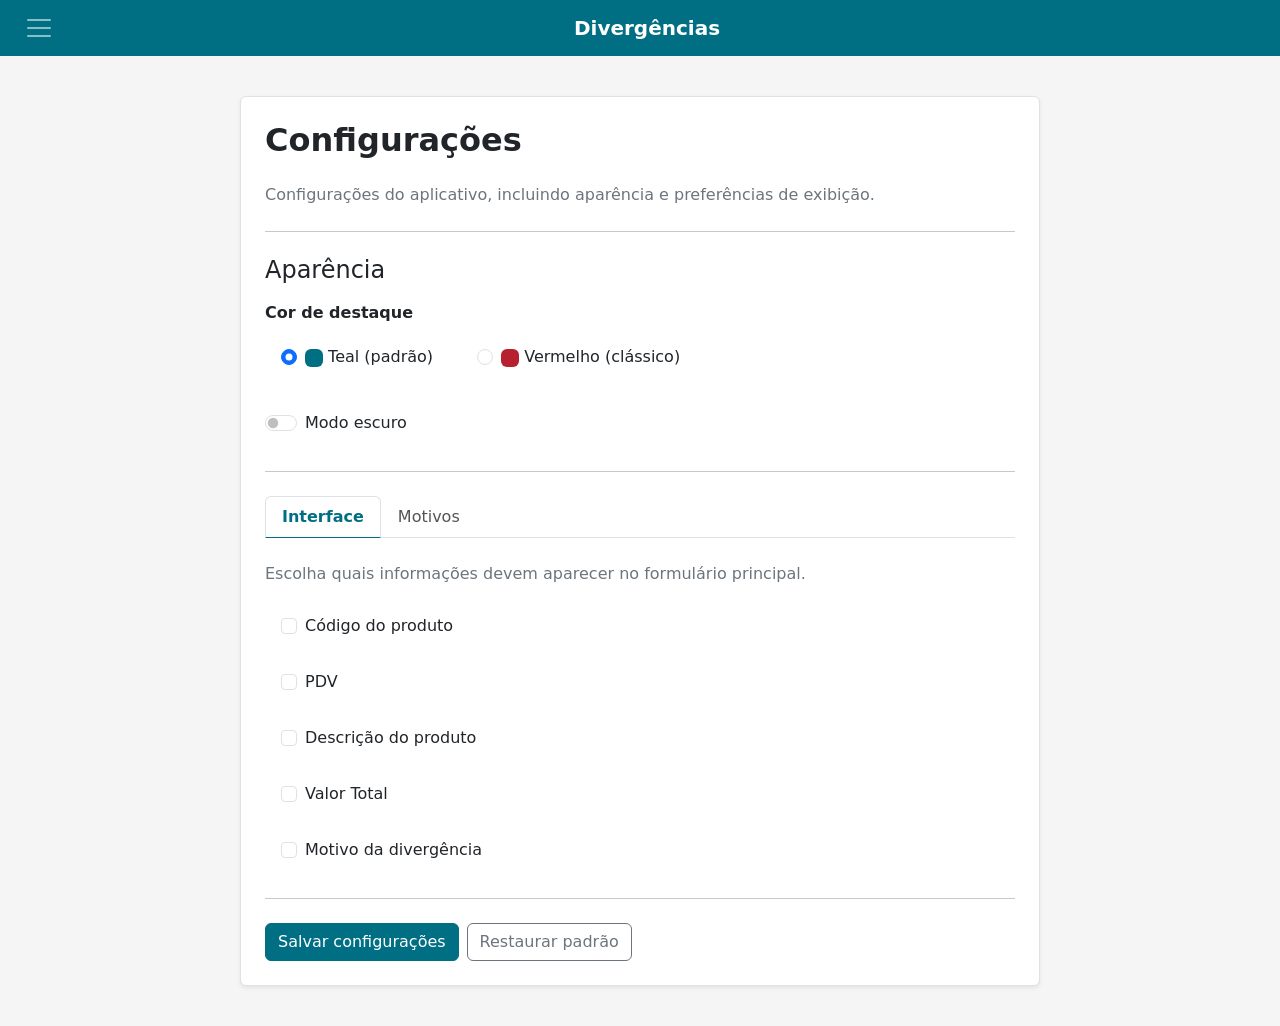
==== app/src/main/assets/configuracoes.html @ ff6b671c "feat: implement theme support with accent color and light/dark mode across the application - Added t" ====
<!DOCTYPE html>
<html lang="pt-BR">
<head>
    <meta charset="UTF-8">
    <meta name="viewport" content="width=device-width, initial-scale=1.0">
    <title>Configurações - Divergências</title>
    <link href="css/bootstrap.min.css" rel="stylesheet">
    <link href="css/themes.css" rel="stylesheet">
    <style>
        /* body { background: #f5f5f5; } */
        .config-card {
            max-width: 800px;
            margin: 40px auto;
        }
        .form-check {
            padding: 12px 12px 12px 40px;
            border-radius: 8px;
            transition: background 0.15s;
        }
        .form-check:hover {
            background: #f0f0f0;
        }
        .nav-tabs .nav-link {
            color: #555;
            font-weight: 500;
        }
        .nav-tabs .nav-link.active {
            /* color: #b6202f; */
            color: var(--accent);
            /* border-bottom-color: #b6202f; */
            border-bottom-color: var(--accent);
            font-weight: 600;
        }
    </style>
</head>
<body>

    <!-- NAVBAR -->
    <!-- <nav class="navbar" style="background-color: #b6202f;" data-bs-theme="dark"> -->
    <nav class="navbar" data-bs-theme="dark">
        <div class="container-fluid">
            <button class="navbar-toggler border-0" type="button"
                    data-bs-toggle="offcanvas" data-bs-target="#menuLateral"
                    aria-controls="menuLateral" aria-label="Abrir menu">
                <span class="navbar-toggler-icon"></span>
            </button>
            <a class="navbar-brand fw-bold mx-auto" href="index.html">Divergências</a>
            <div style="width: 40px;"></div>
        </div>
    </nav>

    <!-- MENU LATERAL -->
    <div class="offcanvas offcanvas-start" tabindex="-1" id="menuLateral" aria-labelledby="menuLateralLabel">
        <!-- <div class="offcanvas-header" style="background-color: #b6202f;"> -->
        <div class="offcanvas-header">
            <h5 class="offcanvas-title text-white fw-bold" id="menuLateralLabel">Divergências</h5>
            <button type="button" class="btn-close btn-close-white" data-bs-dismiss="offcanvas" aria-label="Fechar"></button>
        </div>
        <div class="offcanvas-body p-0">
            <div class="list-group list-group-flush">
                <a href="sobre.html" class="list-group-item list-group-item-action py-3">
                    <strong>Sobre o app</strong>
                    <div class="small text-muted">
                        Versão e informações
                    </div>
                </a>

                <a href="funcionarios.html" class="list-group-item list-group-item-action py-3">
                    <strong>Funcionários</strong>
                    <div class="small text-muted">Cadastro de colaboradores</div>
                </a>

                <a href="escala.html" class="list-group-item list-group-item-action py-3">
                    <strong>Escala de funcionários</strong>
                    <div class="small text-muted">
                        Criar e compartilhar escalas
                    </div>
                </a>

                <a href="index.html" class="list-group-item list-group-item-action py-3">
                    <strong>Calcular divergência</strong>
                    <div class="small text-muted">
                        Registrar nova divergência
                    </div>
                </a>

                <a href="historico.html" class="list-group-item list-group-item-action py-3">
                    <strong>Histórico</strong>
                    <div class="small text-muted">
                        Ver divergências registradas
                    </div>
                </a>

                <a href="notas.html" class="list-group-item list-group-item-action py-3">
                    <strong>Contagem de notas</strong>
                    <div class="small text-muted">
                        Contar cédulas e moedas
                    </div>
                </a>        

                <a href="configuracoes.html" class="list-group-item list-group-item-action py-3 active" aria-current="page">
                    <strong>Configurações</strong>
                    <div class="small">
                        Preferências do aplicativo
                    </div>
                </a>
            </div>
        </div>
    </div>

    <!-- CONTEÚDO -->
    <div class="container">
        <div class="card shadow-sm config-card">
            <div class="card-body p-4">
                
                <h2 class="mb-4"><strong>Configurações</strong></h2>
                <p class="text-muted mb-3">
                    Configurações do aplicativo, incluindo aparência e preferências de exibição.
                </p>
                <hr class="my-4">
                <!-- <h2 class="mb-4"><strong>Configurações</strong></h2>
                <hr class="my-4"> -->
                <h4 class="mb-3">Aparência</h4>

                <!-- Cor de destaque -->
                <div class="mb-3">
                    <label class="form-label fw-semibold">Cor de destaque</label>
                    <div class="d-flex flex-wrap gap-3">
                        <div class="form-check">
                            <input class="form-check-input" type="radio" name="accentColor"
                                id="accentTeal" value="#006F83">
                            <label class="form-check-label" for="accentTeal">
                                <span class="d-inline-block rounded"
                                    style="width:18px;height:18px;background:#006F83;vertical-align:middle;"></span>
                                Teal (padrão)
                            </label>
                        </div>
                        <div class="form-check">
                            <input class="form-check-input" type="radio" name="accentColor"
                                id="accentRed" value="#b6202f">
                            <label class="form-check-label" for="accentRed">
                                <span class="d-inline-block rounded"
                                    style="width:18px;height:18px;background:#b6202f;vertical-align:middle;"></span>
                                Vermelho (clássico)
                            </label>
                        </div>
                    </div>
                </div>

                <!-- Modo escuro -->
                <div class="form-check form-switch mb-3">
                    <input class="form-check-input" type="checkbox" id="cfg_darkMode">
                    <label class="form-check-label" for="cfg_darkMode">
                        Modo escuro
                    </label>
                </div>

                <hr class="my-4">

                <!-- TABS -->
                <ul class="nav nav-tabs mb-4" id="configTabs" role="tablist">
                    <li class="nav-item" role="presentation">
                        <button class="nav-link active" id="interface-tab" data-bs-toggle="tab"
                                data-bs-target="#interface" type="button" role="tab">
                            Interface
                        </button>
                    </li>
                    <li class="nav-item" role="presentation">
                        <button class="nav-link" id="motivos-tab" data-bs-toggle="tab"
                                data-bs-target="#motivos" type="button" role="tab">
                            Motivos
                        </button>
                    </li>
                </ul>

                <div class="tab-content" id="configTabsContent">

                    <!-- ===================== TAB INTERFACE ===================== -->
                    <div class="tab-pane fade show active" id="interface" role="tabpanel">
                        <p class="text-muted mb-3">
                            Escolha quais informações devem aparecer no formulário principal.
                        </p>

                        <div class="form-check mb-2">
                            <input class="form-check-input" type="checkbox" id="cfg_codigoProduto">
                            <label class="form-check-label" for="cfg_codigoProduto">
                                Código do produto
                            </label>
                        </div>

                        <div class="form-check mb-2">
                            <input class="form-check-input" type="checkbox" id="cfg_pdv">
                            <label class="form-check-label" for="cfg_pdv">
                                PDV
                            </label>
                        </div>

                        <div class="form-check mb-2">
                            <input class="form-check-input" type="checkbox" id="cfg_descricao">
                            <label class="form-check-label" for="cfg_descricao">
                                Descrição do produto
                            </label>
                        </div>

                        <div class="form-check mb-2">
                            <input class="form-check-input" type="checkbox" id="cfg_valorTotal">
                            <label class="form-check-label" for="cfg_valorTotal">
                                Valor Total
                            </label>
                        </div>

                        <div class="form-check mb-2">
                            <input class="form-check-input" type="checkbox" id="cfg_motivo">
                            <label class="form-check-label" for="cfg_motivo">
                                Motivo da divergência
                            </label>
                        </div>
                    </div>

                    <!-- ===================== TAB MOTIVOS ===================== -->
                    <div class="tab-pane fade" id="motivos" role="tabpanel">
                        <div class="small text-muted">
                            Em breve: Motivos de divergência personalizáveis. 
                            <br>Por enquanto, os motivos são fixos e não podem ser alterados.
                        </div>
                    </div>
                </div>

                <hr class="my-4">

                <div class="d-flex gap-2">
                    <button type="button" class="btn btn-danger" id="btnSalvar">
                        Salvar configurações
                    </button>
                    <button type="button" class="btn btn-outline-secondary" id="btnResetar">
                        Restaurar padrão
                    </button>
                </div>

                <div id="mensagemSucesso" class="alert alert-success mt-3 d-none" role="alert">
                    Configurações salvas com sucesso!
                </div>

                

            </div>
        </div>
    </div>

    <script src="js/bootstrap.bundle.min.js"></script>
    <script src="js/themes.js"></script>
    <script src="js/configuracoes.js"></script>

</body>
</html>
---- app/src/main/assets/css/themes.css ----
/* =========================================================
   THEMES – Divergências
   ========================================================= */

:root {
    /* Accent (cor de destaque) – padrão novo */
    --accent: #006F83;
    --accent-hover: #005a6b;
    --accent-rgb: 0, 111, 131;

    /* Light mode (padrão) */
    --bg-body: #f5f5f5;
    --bg-card: #ffffff;
    --bg-muted: #f8f9fa;
    --text-primary: #212529;
    --text-muted: #6c757d;
    --border-color: #dee2e6;
    --navbar-bg: var(--accent);
    --input-bg: #ffffff;
    --input-border: #ced4da;
}

/* Dark mode */
[data-theme="dark"] {
    --bg-body: #121212;
    --bg-card: #1e1e1e;
    --bg-muted: #2a2a2a;
    --text-primary: #e8e8e8;
    --text-muted: #a0a0a0;
    --border-color: #333333;
    --input-bg: #2a2a2a;
    --input-border: #444444;
    /* accent permanece o mesmo (ou escureça um pouco se preferir) */
}

/* Aplicação global */
body {
    background-color: var(--bg-body);
    color: var(--text-primary);
    transition: background-color 0.2s ease, color 0.2s ease;
}

/* Navbar + offcanvas header */
.navbar,
.offcanvas-header {
    background-color: var(--navbar-bg) !important;
}

/* Botões de destaque */
.btn-danger {
    background-color: var(--accent) !important;
    border-color: var(--accent) !important;
}
.btn-danger:hover,
.btn-danger:focus {
    background-color: var(--accent-hover) !important;
    border-color: var(--accent-hover) !important;
}

.btn-outline-danger {
    color: var(--accent) !important;
    border-color: var(--accent) !important;
}
.btn-outline-danger:hover {
    background-color: var(--accent) !important;
    color: #fff !important;
}

/* Tabs ativas */
.nav-tabs .nav-link.active {
    color: var(--accent) !important;
    border-bottom-color: var(--accent) !important;
}

/* Cards */
.card {
    background-color: var(--bg-card);
    border-color: var(--border-color);
    color: var(--text-primary);
}

/* Formulários */
.form-control,
.form-select {
    background-color: var(--input-bg);
    border-color: var(--input-border);
    color: var(--text-primary);
}
.form-control:focus,
.form-select:focus {
    border-color: var(--accent);
    box-shadow: 0 0 0 0.2rem rgba(var(--accent-rgb), 0.25);
}

/* List group / offcanvas body */
.list-group-item {
    background-color: var(--bg-card);
    color: var(--text-primary);
    border-color: var(--border-color);
}
.list-group-item.active {
    background-color: var(--accent);
    border-color: var(--accent);
    color: #fff;
}

/* Textos muted e resultados */
.text-muted {
    color: var(--text-muted) !important;
}
.resultado,
.descricao {
    background-color: var(--bg-body);
}

/* Focus accessibility */
button:focus-visible,
input:focus-visible,
select:focus-visible {
    outline: 2px solid var(--accent);
    outline-offset: 2px;
}
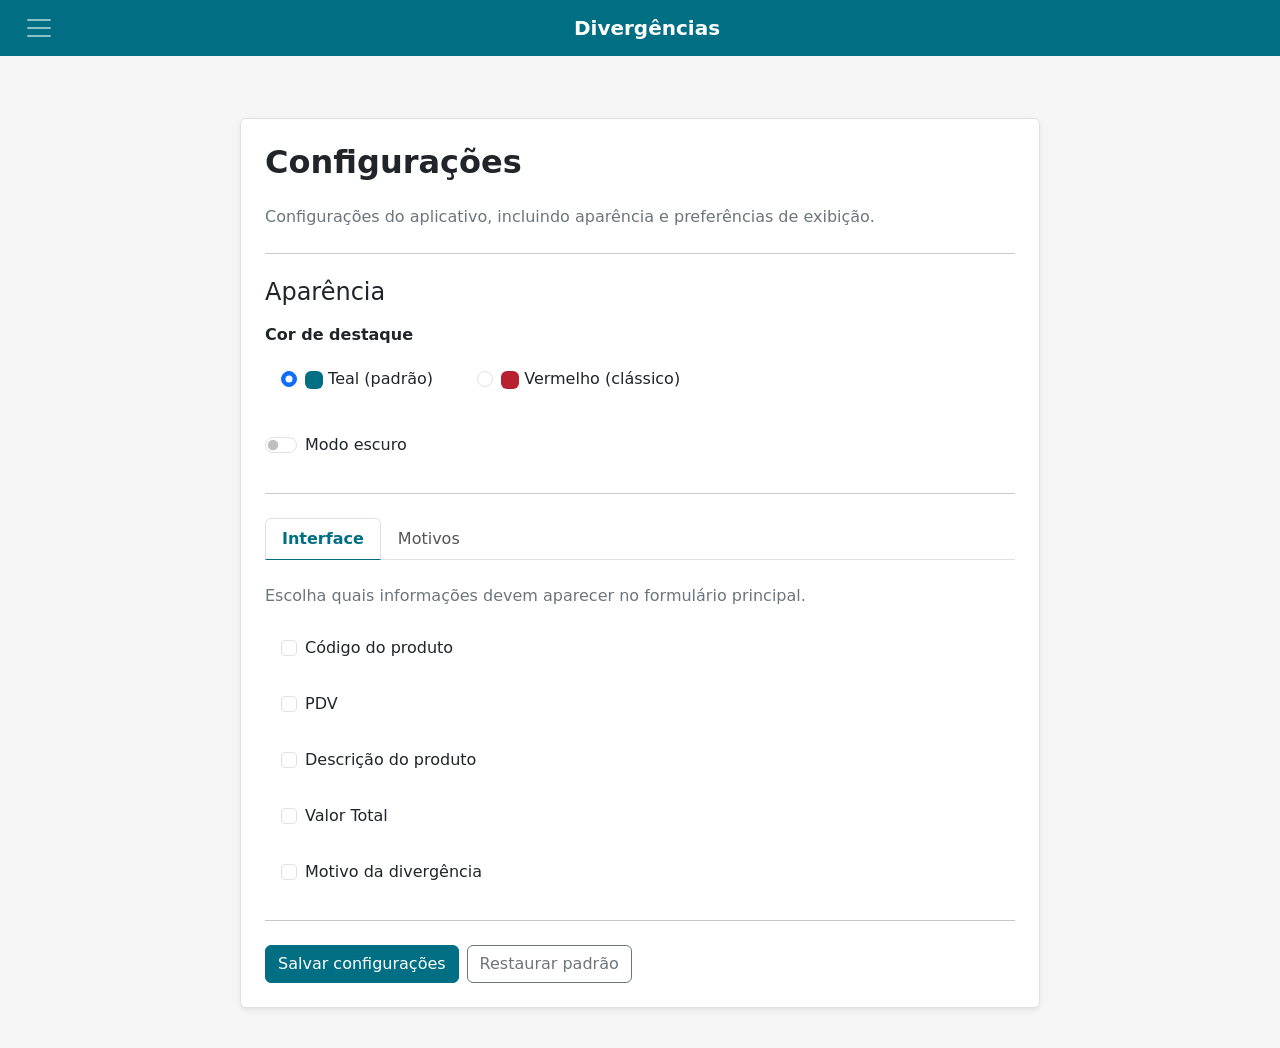
==== commit 1b346c44: "feat: enhance UI with new styles and layout adjustments across multiple pages" ====
--- a/app/src/main/assets/configuracoes.html
+++ b/app/src/main/assets/configuracoes.html
@@ -37,7 +37,7 @@
 
     <!-- NAVBAR -->
     <!-- <nav class="navbar" style="background-color: #b6202f;" data-bs-theme="dark"> -->
-    <nav class="navbar" data-bs-theme="dark">
+    <nav class="navbar fixed-top" data-bs-theme="dark">
         <div class="container-fluid">
             <button class="navbar-toggler border-0" type="button"
                     data-bs-toggle="offcanvas" data-bs-target="#menuLateral"
--- a/app/src/main/assets/css/themes.css
+++ b/app/src/main/assets/css/themes.css
@@ -18,6 +18,10 @@
     --navbar-bg: var(--accent);
     --input-bg: #ffffff;
     --input-border: #ced4da;
+
+    /* VARIÁVEL DO PLACEHOLDER (Light) */
+    --input-placeholder: #adb5bd; 
+    --input-span-bg: #e9ecef;
 }
 
 /* Dark mode */
@@ -30,7 +34,17 @@
     --border-color: #333333;
     --input-bg: #2a2a2a;
     --input-border: #444444;
+
+    /* VARIÁVEL DO PLACEHOLDER CLARO (Dark) */
+    --input-placeholder: #7a828a; /* Tom cinza médio perfeitamente legível sobre o fundo #2a2a2a */
+    --input-span-bg: #222222;    /* Altera o fundo do "R$" no modo escuro */
     /* accent permanece o mesmo (ou escureça um pouco se preferir) */
+}
+
+.container {
+    padding-top: 50px;
+    max-width: 1100px;
+    margin: 28px auto;
 }
 
 /* Aplicação global */
@@ -93,6 +107,11 @@
 }
 
 /* List group / offcanvas body */
+.offcanvas-body {
+    background-color: var(--bg-card);
+    color: var(--text-primary);
+}
+
 .list-group-item {
     background-color: var(--bg-card);
     color: var(--text-primary);
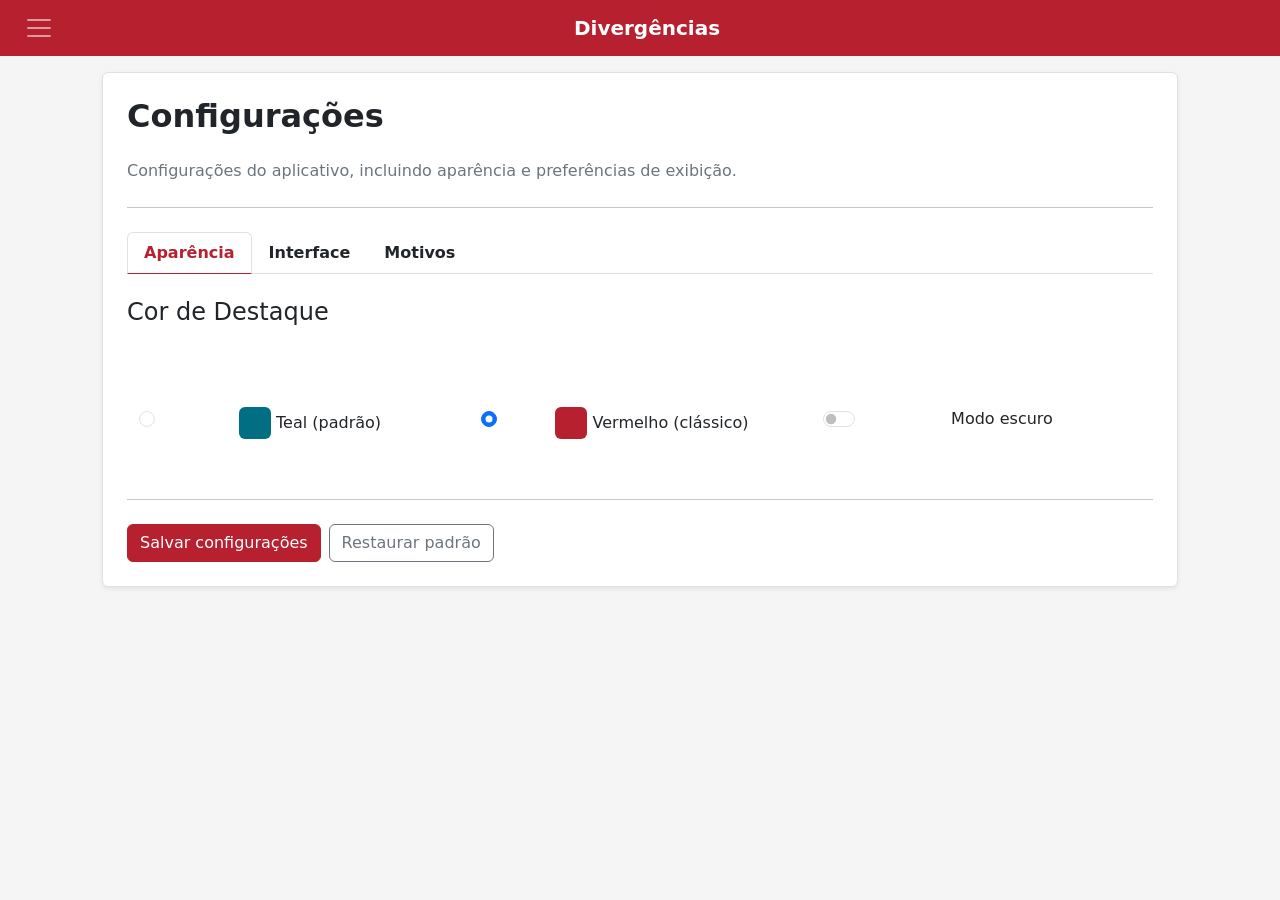
==== commit 06d9a184: "feat: update version to 1.2.1 and enhance UI with layout adjustments and theme support" ====
--- a/app/src/main/assets/configuracoes.html
+++ b/app/src/main/assets/configuracoes.html
@@ -6,32 +6,6 @@
     <title>Configurações - Divergências</title>
     <link href="css/bootstrap.min.css" rel="stylesheet">
     <link href="css/themes.css" rel="stylesheet">
-    <style>
-        /* body { background: #f5f5f5; } */
-        .config-card {
-            max-width: 800px;
-            margin: 40px auto;
-        }
-        .form-check {
-            padding: 12px 12px 12px 40px;
-            border-radius: 8px;
-            transition: background 0.15s;
-        }
-        .form-check:hover {
-            background: #f0f0f0;
-        }
-        .nav-tabs .nav-link {
-            color: #555;
-            font-weight: 500;
-        }
-        .nav-tabs .nav-link.active {
-            /* color: #b6202f; */
-            color: var(--accent);
-            /* border-bottom-color: #b6202f; */
-            border-bottom-color: var(--accent);
-            font-weight: 600;
-        }
-    </style>
 </head>
 <body>
 
@@ -118,49 +92,17 @@
                     Configurações do aplicativo, incluindo aparência e preferências de exibição.
                 </p>
                 <hr class="my-4">
-                <!-- <h2 class="mb-4"><strong>Configurações</strong></h2>
-                <hr class="my-4"> -->
-                <h4 class="mb-3">Aparência</h4>
-
-                <!-- Cor de destaque -->
-                <div class="mb-3">
-                    <label class="form-label fw-semibold">Cor de destaque</label>
-                    <div class="d-flex flex-wrap gap-3">
-                        <div class="form-check">
-                            <input class="form-check-input" type="radio" name="accentColor"
-                                id="accentTeal" value="#006F83">
-                            <label class="form-check-label" for="accentTeal">
-                                <span class="d-inline-block rounded"
-                                    style="width:18px;height:18px;background:#006F83;vertical-align:middle;"></span>
-                                Teal (padrão)
-                            </label>
-                        </div>
-                        <div class="form-check">
-                            <input class="form-check-input" type="radio" name="accentColor"
-                                id="accentRed" value="#b6202f">
-                            <label class="form-check-label" for="accentRed">
-                                <span class="d-inline-block rounded"
-                                    style="width:18px;height:18px;background:#b6202f;vertical-align:middle;"></span>
-                                Vermelho (clássico)
-                            </label>
-                        </div>
-                    </div>
-                </div>
-
-                <!-- Modo escuro -->
-                <div class="form-check form-switch mb-3">
-                    <input class="form-check-input" type="checkbox" id="cfg_darkMode">
-                    <label class="form-check-label" for="cfg_darkMode">
-                        Modo escuro
-                    </label>
-                </div>
-
-                <hr class="my-4">
 
                 <!-- TABS -->
                 <ul class="nav nav-tabs mb-4" id="configTabs" role="tablist">
                     <li class="nav-item" role="presentation">
-                        <button class="nav-link active" id="interface-tab" data-bs-toggle="tab"
+                        <button class="nav-link active" id="aparencia-tab" data-bs-toggle="tab"
+                                data-bs-target="#aparencia" type="button" role="tab">
+                            Aparência
+                        </button>
+                    </li>
+                    <li class="nav-item" role="presentation">
+                        <button class="nav-link" id="interface-tab" data-bs-toggle="tab"
                                 data-bs-target="#interface" type="button" role="tab">
                             Interface
                         </button>
@@ -173,10 +115,58 @@
                     </li>
                 </ul>
 
+                <!-- ===================== TAB APARENCIA ===================== -->
                 <div class="tab-content" id="configTabsContent">
+                    <div class="tab-pane fade show active" id="aparencia" role="tabpanel">
+                        <div class="mb-3">
+                            <h4>Cor de Destaque</h4>
+                            <div class="d-flex flex-wrap gap-3">
+                                <div class="container text-center">
+                                    <div class="row">
+                                        <div class="col">
+                                            <div class="form-check">
+                                                <input class="form-check-input" type="radio" name="accentColor" id="accentTeal" value="#006F83">
+                                                <label class="form-check-label" for="accentTeal">
+                                                    <span class="d-inline-block rounded"
+                                                        style="width:32px;height:32px;background:#006F83;vertical-align:middle;"></span>
+                                                    Teal (padrão)
+                                                </label>
+                                            </div>
+                                        </div>
+
+
+
+
+                                        <div class="col">
+                                            <div class="form-check">
+                                                <input class="form-check-input" type="radio" name="accentColor"
+                                                    id="accentRed" value="#b6202f">
+                                                <label class="form-check-label" for="accentRed">
+                                                    <span class="d-inline-block rounded"
+                                                        style="width:32px;height:32px;background:#b6202f;vertical-align:middle;"></span>
+                                                    Vermelho (clássico)
+                                                </label>
+                                            </div>
+                                        </div>
+                                        <!-- Modo escuro -->
+                                        <div class="col">
+                                            <div class="form-check form-switch mb-3">
+                                                <input class="form-check-input" type="checkbox" id="cfg_darkMode">
+                                                <label class="form-check-label" for="cfg_darkMode">
+                                                    Modo escuro
+                                                </label>
+                                            </div>
+                                        </div>
+                                        <!-- Modo escuro -->
+                                    </div>
+                                </div>
+                            </div>
+                        </div>
+
+                    </div>
 
                     <!-- ===================== TAB INTERFACE ===================== -->
-                    <div class="tab-pane fade show active" id="interface" role="tabpanel">
+                    <div class="tab-pane fade" id="interface" role="tabpanel">
                         <p class="text-muted mb-3">
                             Escolha quais informações devem aparecer no formulário principal.
                         </p>
@@ -240,9 +230,6 @@
                 <div id="mensagemSucesso" class="alert alert-success mt-3 d-none" role="alert">
                     Configurações salvas com sucesso!
                 </div>
-
-                
-
             </div>
         </div>
     </div>
--- a/app/src/main/assets/css/themes.css
+++ b/app/src/main/assets/css/themes.css
@@ -7,7 +7,7 @@
     --accent: #006F83;
     --accent-hover: #005a6b;
     --accent-rgb: 0, 111, 131;
-
+    
     /* Light mode (padrão) */
     --bg-body: #f5f5f5;
     --bg-card: #ffffff;
@@ -18,6 +18,9 @@
     --navbar-bg: var(--accent);
     --input-bg: #ffffff;
     --input-border: #ced4da;
+    --modal-title: #f5f5f5;
+    --modal-bg: #f5f5f5;
+    --modal-body: #1e1e1e;
 
     /* VARIÁVEL DO PLACEHOLDER (Light) */
     --input-placeholder: #adb5bd; 
@@ -34,6 +37,8 @@
     --border-color: #333333;
     --input-bg: #2a2a2a;
     --input-border: #444444;
+    --modal-bg: #1e1e1e;
+    --modal-body: #e8e8e8;
 
     /* VARIÁVEL DO PLACEHOLDER CLARO (Dark) */
     --input-placeholder: #7a828a; /* Tom cinza médio perfeitamente legível sobre o fundo #2a2a2a */
@@ -41,10 +46,24 @@
     /* accent permanece o mesmo (ou escureça um pouco se preferir) */
 }
 
+/* =========================================================
+   LAYOUT GLOBAL (navbar fixed-top)
+   =========================================================
+   Navbar Bootstrap fixed-top ≈ 56px.
+   padding-top garante folga igual em todas as páginas.
+   Cards internos não devem ter margin-top extra.
+*/
 .container {
-    padding-top: 50px;
+    padding-top: 72px;   /* 56px navbar + ~16px folga */
+    padding-bottom: 28px;
     max-width: 1100px;
-    margin: 28px auto;
+    margin-left: auto;
+    margin-right: auto;
+}
+
+/* Páginas que usam .escala-container junto com .container */
+.escala-container {
+    max-width: 1100px;
 }
 
 /* Aplicação global */
@@ -81,10 +100,12 @@
 }
 
 /* Tabs ativas */
+.nav-tabs .nav-link { color: var(--text-primary); font-weight: 600; }
 .nav-tabs .nav-link.active {
     color: var(--accent) !important;
     border-bottom-color: var(--accent) !important;
 }
+
 
 /* Cards */
 .card {
@@ -138,4 +159,31 @@
 select:focus-visible {
     outline: 2px solid var(--accent);
     outline-offset: 2px;
-}+}
+
+.modal-content {
+    background-color: var(--modal-body);
+    color: var(--text-primary);
+}
+
+
+.modal-header
+{
+    background-color: var(--accent);
+    color: var(--text-primary);
+    border-bottom: none;
+}
+
+.modal-title {
+    color: var(--modal-title);
+}
+
+.modal-body {
+    background-color: var(--modal-bg);
+    color: var(--text-primary);
+}
+.modal-footer {
+    background-color: var(--modal-bg);
+    color: var(--text-primary);
+    border-top: none;
+}
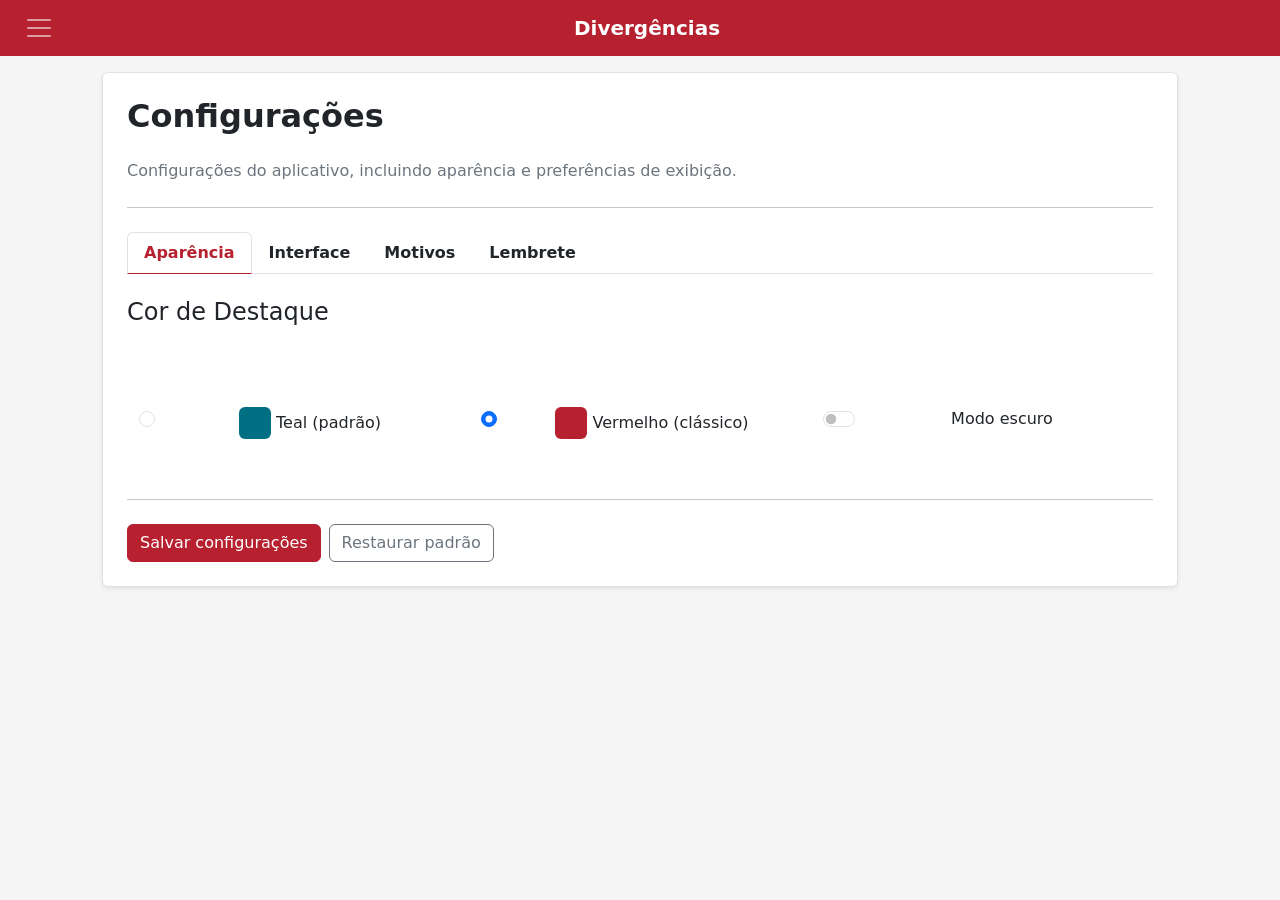
==== commit 0e39efa8: "feat: implement reminder feature with notification support and scheduling" ====
--- a/app/src/main/assets/configuracoes.html
+++ b/app/src/main/assets/configuracoes.html
@@ -111,6 +111,12 @@
                         <button class="nav-link" id="motivos-tab" data-bs-toggle="tab"
                                 data-bs-target="#motivos" type="button" role="tab">
                             Motivos
+                        </button>
+                    </li>
+                    <li class="nav-item" role="presentation">
+                        <button class="nav-link" id="lembrete-tab" data-bs-toggle="tab"
+                                data-bs-target="#lembrete" type="button" role="tab">
+                            Lembrete
                         </button>
                     </li>
                 </ul>
@@ -133,9 +139,6 @@
                                                 </label>
                                             </div>
                                         </div>
-
-
-
 
                                         <div class="col">
                                             <div class="form-check">
@@ -214,6 +217,35 @@
                             <br>Por enquanto, os motivos são fixos e não podem ser alterados.
                         </div>
                     </div>
+
+                    <!-- ===================== TAB LEMBRETE ===================== -->
+                    <div class="tab-pane fade" id="lembrete" role="tabpanel">
+                        <p class="text-muted mb-3">
+                            Receba um lembrete para não esquecer de registrar as divergências do dia (processo oficial em papel).
+                        </p>
+
+                        <div class="form-check form-switch mb-3">
+                            <input class="form-check-input" type="checkbox" id="cfg_lembreteAtivo">
+                            <label class="form-check-label" for="cfg_lembreteAtivo">
+                                Ativar lembrete
+                            </label>
+                        </div>
+
+                        <div id="lembreteOpcoes" class="d-none">
+                            <div class="mb-3">
+                                <label for="cfg_lembreteHora" class="form-label">Horário</label>
+                                <input type="time" class="form-control" id="cfg_lembreteHora" value="18:00">
+                            </div>
+
+                            <div class="mb-3">
+                                <label class="form-label">Dias da semana (marque os que deseja)</label>
+                                <div id="lembreteListaDias" class="border rounded p-2">
+                                    <!-- gerado via JS -->
+                                </div>
+                                <div class="form-text">Igual ao padrão do “Inter” na escala de funcionários.</div>
+                            </div>
+                        </div>
+                    </div>
                 </div>
 
                 <hr class="my-4">
--- a/app/src/main/assets/css/themes.css
+++ b/app/src/main/assets/css/themes.css
@@ -4,8 +4,8 @@
 
 :root {
     /* Accent (cor de destaque) – padrão novo */
-    --accent: #006F83;
-    --accent-hover: #005a6b;
+    --accent: #b6202f;
+    --accent-hover: #941925;
     --accent-rgb: 0, 111, 131;
     
     /* Light mode (padrão) */
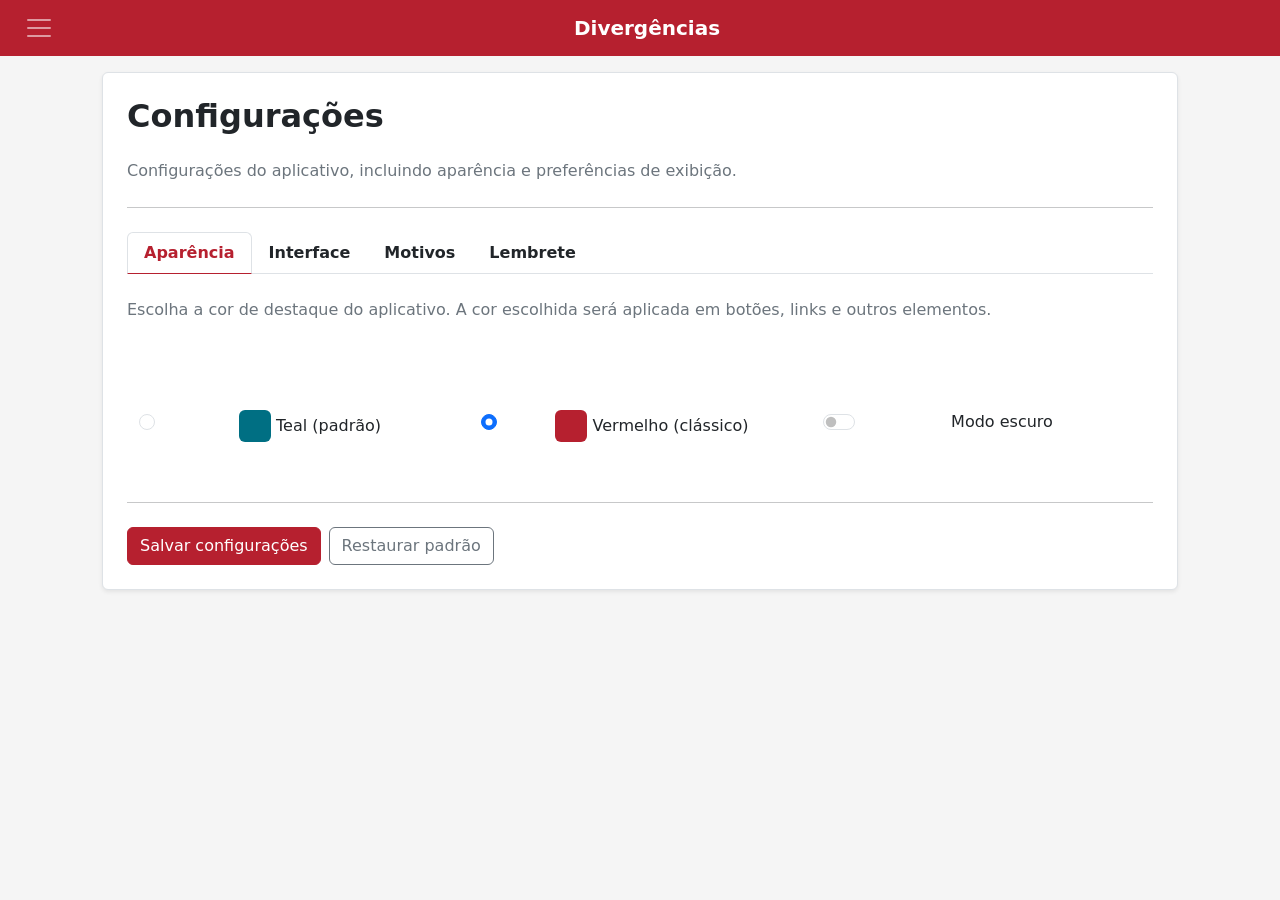
==== commit 2ff35c69: "feat: enhance appearance settings with descriptive text and update reminder time input" ====
--- a/app/src/main/assets/configuracoes.html
+++ b/app/src/main/assets/configuracoes.html
@@ -125,7 +125,9 @@
                 <div class="tab-content" id="configTabsContent">
                     <div class="tab-pane fade show active" id="aparencia" role="tabpanel">
                         <div class="mb-3">
-                            <h4>Cor de Destaque</h4>
+                            <p class="text-muted mb-3">
+                                Escolha a cor de destaque do aplicativo. A cor escolhida será aplicada em botões, links e outros elementos.
+                            </p>
                             <div class="d-flex flex-wrap gap-3">
                                 <div class="container text-center">
                                     <div class="row">
@@ -234,7 +236,15 @@
                         <div id="lembreteOpcoes" class="d-none">
                             <div class="mb-3">
                                 <label for="cfg_lembreteHora" class="form-label">Horário</label>
-                                <input type="time" class="form-control" id="cfg_lembreteHora" value="18:00">
+                                <!-- <input type="time" class="form-control" id="cfg_lembreteHora" value="18:00"> -->
+                                 <input
+                                    type="time"
+                                    class="form-control"
+                                    id="cfg_lembreteHora"
+                                    placeholder="17:00"
+                                    value="17:00"
+                                    required
+                                >
                             </div>
 
                             <div class="mb-3">
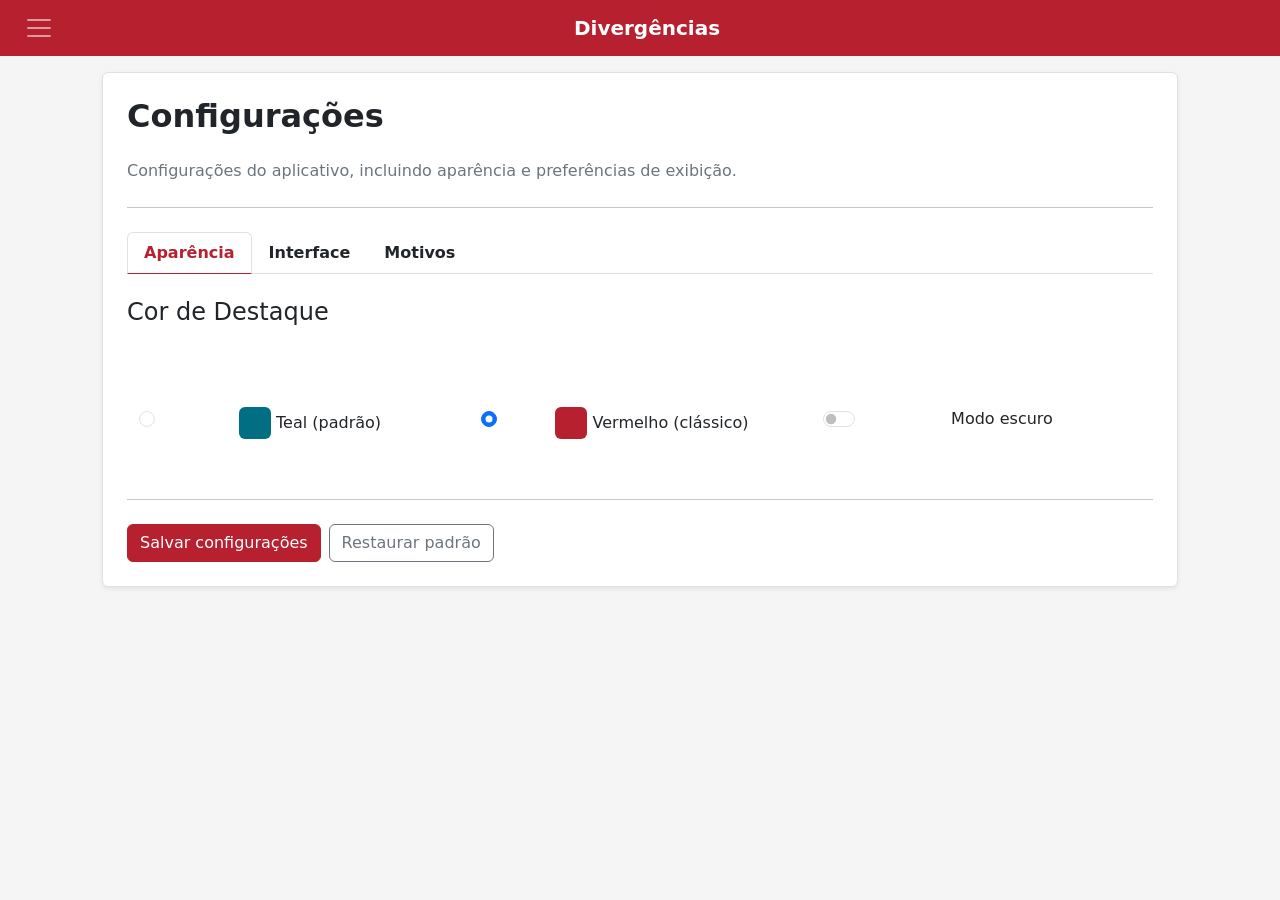
==== commit 885cf295: "Refactor navbar and offcanvas menu implementation - Centralized navbar and menu lateral into a singl" ====
--- a/app/src/main/assets/configuracoes.html
+++ b/app/src/main/assets/configuracoes.html
@@ -8,79 +8,8 @@
     <link href="css/themes.css" rel="stylesheet">
 </head>
 <body>
-
-    <!-- NAVBAR -->
-    <!-- <nav class="navbar" style="background-color: #b6202f;" data-bs-theme="dark"> -->
-    <nav class="navbar fixed-top" data-bs-theme="dark">
-        <div class="container-fluid">
-            <button class="navbar-toggler border-0" type="button"
-                    data-bs-toggle="offcanvas" data-bs-target="#menuLateral"
-                    aria-controls="menuLateral" aria-label="Abrir menu">
-                <span class="navbar-toggler-icon"></span>
-            </button>
-            <a class="navbar-brand fw-bold mx-auto" href="index.html">Divergências</a>
-            <div style="width: 40px;"></div>
-        </div>
-    </nav>
-
-    <!-- MENU LATERAL -->
-    <div class="offcanvas offcanvas-start" tabindex="-1" id="menuLateral" aria-labelledby="menuLateralLabel">
-        <!-- <div class="offcanvas-header" style="background-color: #b6202f;"> -->
-        <div class="offcanvas-header">
-            <h5 class="offcanvas-title text-white fw-bold" id="menuLateralLabel">Divergências</h5>
-            <button type="button" class="btn-close btn-close-white" data-bs-dismiss="offcanvas" aria-label="Fechar"></button>
-        </div>
-        <div class="offcanvas-body p-0">
-            <div class="list-group list-group-flush">
-                <a href="sobre.html" class="list-group-item list-group-item-action py-3">
-                    <strong>Sobre o app</strong>
-                    <div class="small text-muted">
-                        Versão e informações
-                    </div>
-                </a>
-
-                <a href="funcionarios.html" class="list-group-item list-group-item-action py-3">
-                    <strong>Funcionários</strong>
-                    <div class="small text-muted">Cadastro de colaboradores</div>
-                </a>
-
-                <a href="escala.html" class="list-group-item list-group-item-action py-3">
-                    <strong>Escala de funcionários</strong>
-                    <div class="small text-muted">
-                        Criar e compartilhar escalas
-                    </div>
-                </a>
-
-                <a href="index.html" class="list-group-item list-group-item-action py-3">
-                    <strong>Calcular divergência</strong>
-                    <div class="small text-muted">
-                        Registrar nova divergência
-                    </div>
-                </a>
-
-                <a href="historico.html" class="list-group-item list-group-item-action py-3">
-                    <strong>Histórico</strong>
-                    <div class="small text-muted">
-                        Ver divergências registradas
-                    </div>
-                </a>
-
-                <a href="notas.html" class="list-group-item list-group-item-action py-3">
-                    <strong>Contagem de notas</strong>
-                    <div class="small text-muted">
-                        Contar cédulas e moedas
-                    </div>
-                </a>        
-
-                <a href="configuracoes.html" class="list-group-item list-group-item-action py-3 active" aria-current="page">
-                    <strong>Configurações</strong>
-                    <div class="small">
-                        Preferências do aplicativo
-                    </div>
-                </a>
-            </div>
-        </div>
-    </div>
+    <!-- Navbar centralizado (carregado por js/navbar.js) -->
+    <div id="app-navbar"></div>
 
     <!-- CONTEÚDO -->
     <div class="container">
@@ -113,21 +42,13 @@
                             Motivos
                         </button>
                     </li>
-                    <li class="nav-item" role="presentation">
-                        <button class="nav-link" id="lembrete-tab" data-bs-toggle="tab"
-                                data-bs-target="#lembrete" type="button" role="tab">
-                            Lembrete
-                        </button>
-                    </li>
                 </ul>
 
                 <!-- ===================== TAB APARENCIA ===================== -->
                 <div class="tab-content" id="configTabsContent">
                     <div class="tab-pane fade show active" id="aparencia" role="tabpanel">
                         <div class="mb-3">
-                            <p class="text-muted mb-3">
-                                Escolha a cor de destaque do aplicativo. A cor escolhida será aplicada em botões, links e outros elementos.
-                            </p>
+                            <h4>Cor de Destaque</h4>
                             <div class="d-flex flex-wrap gap-3">
                                 <div class="container text-center">
                                     <div class="row">
@@ -141,6 +62,9 @@
                                                 </label>
                                             </div>
                                         </div>
+
+
+
 
                                         <div class="col">
                                             <div class="form-check">
@@ -219,43 +143,6 @@
                             <br>Por enquanto, os motivos são fixos e não podem ser alterados.
                         </div>
                     </div>
-
-                    <!-- ===================== TAB LEMBRETE ===================== -->
-                    <div class="tab-pane fade" id="lembrete" role="tabpanel">
-                        <p class="text-muted mb-3">
-                            Receba um lembrete para não esquecer de registrar as divergências do dia (processo oficial em papel).
-                        </p>
-
-                        <div class="form-check form-switch mb-3">
-                            <input class="form-check-input" type="checkbox" id="cfg_lembreteAtivo">
-                            <label class="form-check-label" for="cfg_lembreteAtivo">
-                                Ativar lembrete
-                            </label>
-                        </div>
-
-                        <div id="lembreteOpcoes" class="d-none">
-                            <div class="mb-3">
-                                <label for="cfg_lembreteHora" class="form-label">Horário</label>
-                                <!-- <input type="time" class="form-control" id="cfg_lembreteHora" value="18:00"> -->
-                                 <input
-                                    type="time"
-                                    class="form-control"
-                                    id="cfg_lembreteHora"
-                                    placeholder="17:00"
-                                    value="17:00"
-                                    required
-                                >
-                            </div>
-
-                            <div class="mb-3">
-                                <label class="form-label">Dias da semana (marque os que deseja)</label>
-                                <div id="lembreteListaDias" class="border rounded p-2">
-                                    <!-- gerado via JS -->
-                                </div>
-                                <div class="form-text">Igual ao padrão do “Inter” na escala de funcionários.</div>
-                            </div>
-                        </div>
-                    </div>
                 </div>
 
                 <hr class="my-4">
@@ -278,7 +165,8 @@
 
     <script src="js/bootstrap.bundle.min.js"></script>
     <script src="js/themes.js"></script>
-    <script src="js/configuracoes.js"></script>
+    <script src="js/navbar.js"></script>   <!-- ← novo -->
+    <script src="js/configuracoes.js"></script>   <!-- script específico da página -->
 
 </body>
 </html>
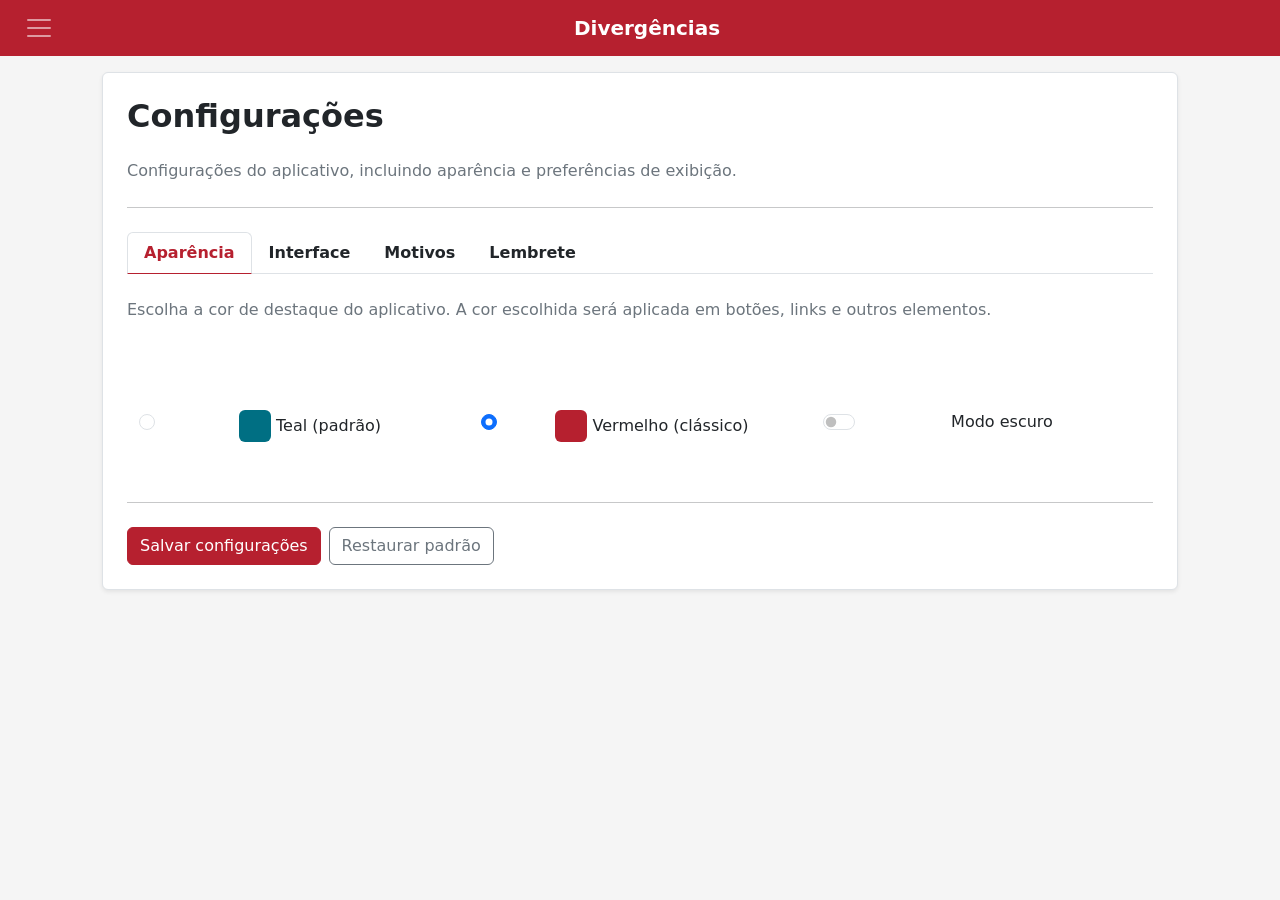
==== commit 3b894449: "Merge pull request #15 from hbisneto/Dynamic_Navbar Refactor navbar and offcanvas menu implementatio" ====
--- a/app/src/main/assets/configuracoes.html
+++ b/app/src/main/assets/configuracoes.html
@@ -42,13 +42,21 @@
                             Motivos
                         </button>
                     </li>
+                    <li class="nav-item" role="presentation">
+                        <button class="nav-link" id="lembrete-tab" data-bs-toggle="tab"
+                                data-bs-target="#lembrete" type="button" role="tab">
+                            Lembrete
+                        </button>
+                    </li>
                 </ul>
 
                 <!-- ===================== TAB APARENCIA ===================== -->
                 <div class="tab-content" id="configTabsContent">
                     <div class="tab-pane fade show active" id="aparencia" role="tabpanel">
                         <div class="mb-3">
-                            <h4>Cor de Destaque</h4>
+                            <p class="text-muted mb-3">
+                                Escolha a cor de destaque do aplicativo. A cor escolhida será aplicada em botões, links e outros elementos.
+                            </p>
                             <div class="d-flex flex-wrap gap-3">
                                 <div class="container text-center">
                                     <div class="row">
@@ -62,9 +70,6 @@
                                                 </label>
                                             </div>
                                         </div>
-
-
-
 
                                         <div class="col">
                                             <div class="form-check">
@@ -143,6 +148,43 @@
                             <br>Por enquanto, os motivos são fixos e não podem ser alterados.
                         </div>
                     </div>
+
+                    <!-- ===================== TAB LEMBRETE ===================== -->
+                    <div class="tab-pane fade" id="lembrete" role="tabpanel">
+                        <p class="text-muted mb-3">
+                            Receba um lembrete para não esquecer de registrar as divergências do dia (processo oficial em papel).
+                        </p>
+
+                        <div class="form-check form-switch mb-3">
+                            <input class="form-check-input" type="checkbox" id="cfg_lembreteAtivo">
+                            <label class="form-check-label" for="cfg_lembreteAtivo">
+                                Ativar lembrete
+                            </label>
+                        </div>
+
+                        <div id="lembreteOpcoes" class="d-none">
+                            <div class="mb-3">
+                                <label for="cfg_lembreteHora" class="form-label">Horário</label>
+                                <!-- <input type="time" class="form-control" id="cfg_lembreteHora" value="18:00"> -->
+                                 <input
+                                    type="time"
+                                    class="form-control"
+                                    id="cfg_lembreteHora"
+                                    placeholder="17:00"
+                                    value="17:00"
+                                    required
+                                >
+                            </div>
+
+                            <div class="mb-3">
+                                <label class="form-label">Dias da semana (marque os que deseja)</label>
+                                <div id="lembreteListaDias" class="border rounded p-2">
+                                    <!-- gerado via JS -->
+                                </div>
+                                <div class="form-text">Igual ao padrão do “Inter” na escala de funcionários.</div>
+                            </div>
+                        </div>
+                    </div>
                 </div>
 
                 <hr class="my-4">
